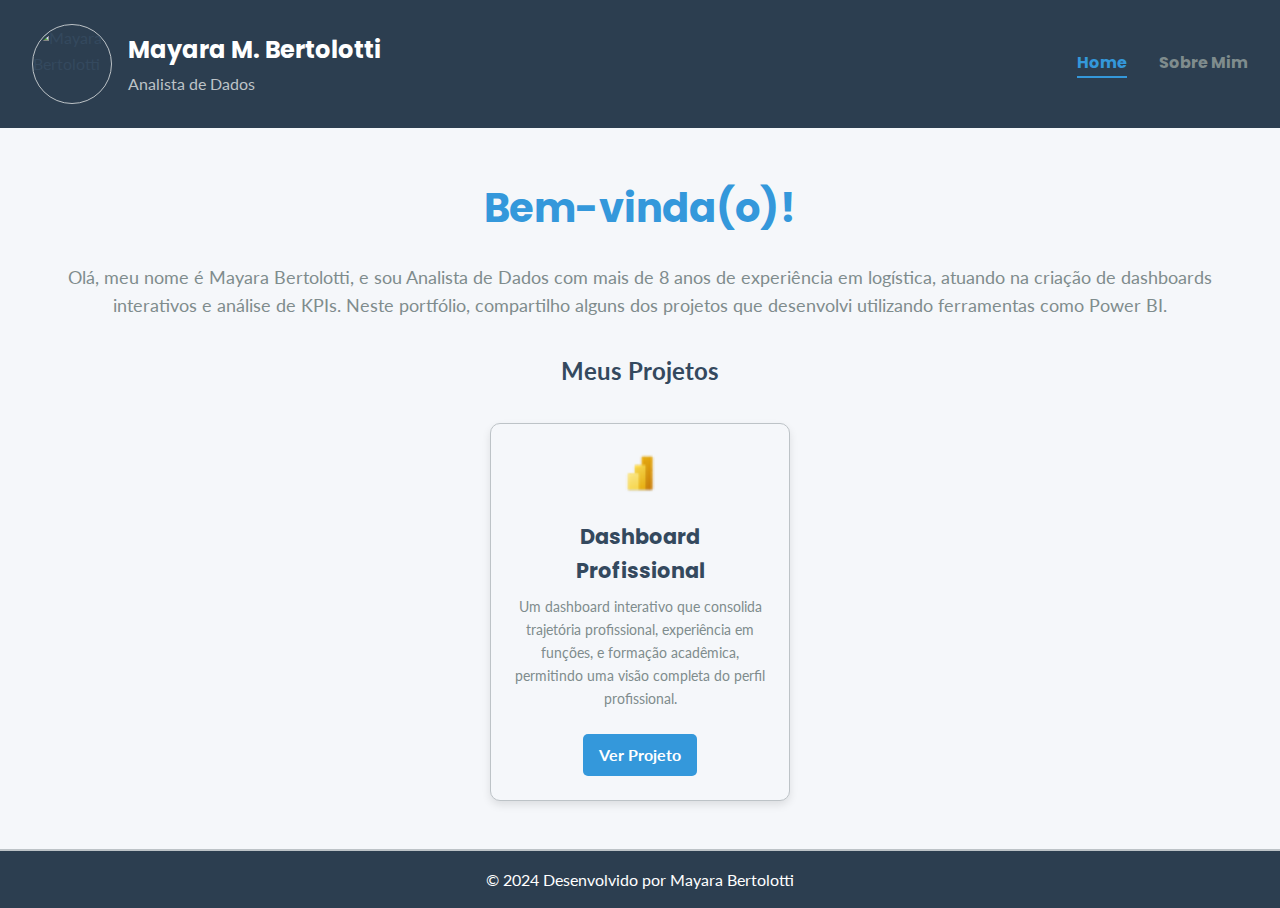
==== index.html @ 2bba39f4 "Correção imagens" ====
<!DOCTYPE html>
<html lang="pt-br">
<head>
    <meta charset="UTF-8">
    <meta name="viewport" content="width=device-width, initial-scale=1.0">
    <meta name="description" content="Portfólio de Mayara M. Bertolotti, Analista de Dados. Conheça meus projetos desenvolvidos com Excel, VBA e Power BI.">
    <meta name="author" content="Mayara M. Bertolotti">
    <title>Portfólio | Mayara Bertolotti - Analista de Dados</title>
    <link rel="stylesheet" href="./style.css">
</head>
<body>
    <!-- Cabeçalho -->
    <header class="cabecalho">
        <div class="perfil-container">
            <img class="perfil_img" src="./assets/img_perfil.png" alt="Mayara Bertolotti">
            <div class="perfil-texto">
                <h1 class="perfil-nome">Mayara M. Bertolotti</h1>
                <p class="perfil-cargo">Analista de Dados</p>
            </div>
        </div>
        <nav class="menu">
            <a class="menu-link ativo" href="index.html">Home</a>
            <a class="menu-link" href="./about.html">Sobre Mim</a>
        </nav>
    </header>

    <!-- Imagem de Fundo -->
    <div class="imagem-fundo"></div>

    <!-- Seção de Apresentação -->
    <main class="apresentacao">
        <section class="introducao">
            <h2>Bem-vinda(o)!</h2>
            <p>
                Olá, meu nome é Mayara Bertolotti, e sou Analista de Dados com mais de 8 anos de experiência em logística, 
                atuando na criação de dashboards interativos e análise de KPIs. Neste portfólio, compartilho alguns dos 
                projetos que desenvolvi utilizando ferramentas como Power BI.
            </p>
        </section>

        <!-- Seção de Projetos -->
        <section class="projetos">
            <h2>Meus Projetos</h2>
            <div class="cards-container">
                <!-- Projeto 1 -->
                <div class="card">
                    <img src="./img_PBI.png" alt="Dashboard Profissional">
                    <h3>Dashboard Profissional</h3>
                    <p class="paragrafo-sutil">
                        Um dashboard interativo que consolida trajetória profissional, experiência em funções, e formação acadêmica, 
                        permitindo uma visão completa do perfil profissional.
                    </p>
                    <a href="https://app.powerbi.com/view?r=eyJrIjoiMzhiZmMyNWItMDMzYS00Mzc2LWFkZWUtNjk5MDM5MDIxMzc5IiwidCI6ImViZTk5ZjFiLTAwZjgtNDI5Ny05YzZjLTY3OThhYzY0ZWM2MSJ9" class="btn">Ver Projeto</a>
                </div>

                <!-- Projeto 2 (Oculto) -->
                <div class="card escondido">
                    <img src="./img_PBI.png" alt="Dashboard de Logística">
                    <h3>Dashboard de Logística</h3>
                    <p class="paragrafo-sutil">
                        Dashboard avançado para análise de processos logísticos, incluindo monitoramento de estoque, transporte 
                        e KPIs de expedição. [DISPONÍVEL EM BREVE]
                    </p>
                    <a href="#" class="btn">Ver Projeto</a>
                </div>

                <!-- Projeto 3 (Oculto) -->
                <div class="card escondido">
                    <img src="./img_PBI.png" alt="Dashboard Financeiro">
                    <h3>Dashboard Financeiro</h3>
                    <p class="paragrafo-sutil">
                        Uma solução que apresenta insights financeiros, análise de receitas e despesas, e projeções de orçamento, 
                        com visualizações claras e objetivas. [DISPONÍVEL EM BREVE]
                    </p>
                    <a href="#" class="btn">Ver Projeto</a>
                </div>

                <!-- Projeto 4 (Oculto) -->
                <div class="card escondido">
                    <img src="./img_PBI.png" alt="Gestão de Equipe">
                    <h3>Dashboard de Gestão de Equipe</h3>
                    <p class="paragrafo-sutil">
                        Um dashboard focado em gerenciamento de equipes, trazendo indicadores como absenteísmo, turnover, 
                        e produtividade individual. [DISPONÍVEL EM BREVE]
                    </p>
                    <a href="#" class="btn">Ver Projeto</a>
                </div>
            </div>
        </section>
    </main>

    <!-- Rodapé -->
    <footer class="rodape">
        <p>&copy; 2024 Desenvolvido por Mayara Bertolotti</p>
    </footer>
</body>
</html>
---- style.css ----
@import url('https://fonts.googleapis.com/css2?family=Lato:wght@400;700&family=Montserrat:wght@400;700&family=Poppins:wght@400;700&display=swap');

:root {
    --fundo-primario: #f5f7fa;
    --fundo-cabecalho: #2c3e50;
    --texto-principal: #34495e;
    --cor-destaque: #3498db;
    --borda-suave: #bdc3c7;
    --texto-escuro: #7f8c8d;
    --fonte-cabecalho: 'Poppins', sans-serif;
    --fonte-corpo: 'Lato', sans-serif;
}

/* Reset geral */
* {
    margin: 0;
    padding: 0;
    box-sizing: border-box;
}

body {
    font-family: var(--fonte-corpo);
    background-color: var(--fundo-primario);
    color: var(--texto-principal);
    display: flex;
    flex-direction: column;
    min-height: 100vh;
    line-height: 1.6;
}

/* Cabeçalho */
.cabecalho {
    display: flex;
    justify-content: space-between;
    align-items: center;
    background-color: var(--fundo-cabecalho);
    padding: 1.5rem 2rem;
    position: relative;
    z-index: 2;
}

.perfil-container {
    display: flex;
    align-items: center;
    gap: 1rem;
}

.perfil_img {
    width: 80px;
    height: 80px;
    border-radius: 50%;
    border: 1px solid var(--borda-suave);
}

.perfil-texto {
    display: flex;
    flex-direction: column;
    gap: 0.1rem;
}

.perfil-nome {
    font-family: var(--fonte-cabecalho);
    font-size: 1.5rem;
    font-weight: bold;
    color: white;
}

.perfil-cargo {
    font-size: 1rem;
    color: var(--borda-suave);
}

/* Menu */
.menu {
    display: flex;
    gap: 2rem;
}

.menu-link {
    text-decoration: none;
    color: var(--texto-escuro);
    font-family: var(--fonte-cabecalho);
    font-size: 1rem;
    font-weight: bold;
    transition: color 0.3s ease-in-out;
}

.menu-link.ativo {
    color: var(--cor-destaque);
    border-bottom: 2px solid var(--cor-destaque);
}

/* Imagem de Fundo */
.imagem-fundo {
    position: absolute;
    top: 0;
    left: 0;
    width: 100%;
    height: 400px;
    background-image: url('./assets/img_Background.png');
    background-size: cover;
    background-position: center;
    opacity: 0.3;
    z-index: -1;
}

/* Apresentação */
.apresentacao {
    text-align: center;
    padding: 3rem 2rem 3rem;
}

.introducao h2 {
    font-family: var(--fonte-cabecalho);
    font-size: 2.5rem;
    margin-bottom: 1.5rem;
    color: var(--cor-destaque);
    font-weight: bold;
}

.introducao p {
    font-family: var(--fonte-corpo);
    font-size: 1.1rem;
    margin-bottom: 2rem;
    color: var(--texto-escuro);
}

/* Cards */
.cards-container {
    display: flex;
    justify-content: center;
    gap: 2rem;
    flex-wrap: wrap;
    margin-top: 2rem;
}

.card {
    background-color: var(--fundo-primario);
    border: 1px solid var(--borda-suave);
    border-radius: 10px;
    padding: 1.5rem;
    width: 300px;
    text-align: center;
    box-shadow: 0 4px 8px rgba(0, 0, 0, 0.1);
    transition: transform 0.3s ease, box-shadow 0.3s ease;
}

.card:hover {
    transform: scale(1.05);
    box-shadow: 0 6px 12px rgba(0, 0, 0, 0.2);
}

.card img {
    width: 50px;
    margin-bottom: 1rem;
}

.card h3 {
    font-family: var(--fonte-cabecalho);
    font-size: 1.3rem;
    color: var(--texto-principal);
    margin-bottom: 0.5rem;
}

.card .paragrafo-sutil {
    font-family: var(--fonte-corpo);
    font-size: 0.9rem;
    color: var(--texto-escuro);
    margin-bottom: 1.5rem;
}

.card .btn {
    display: inline-block;
    text-decoration: none;
    color: white;
    background-color: var(--cor-destaque);
    padding: 0.5rem 1rem;
    border-radius: 5px;
    font-weight: bold;
    transition: background-color 0.3s ease;
}

.card .btn:hover {
    background-color: #2980b9;
}

/* Ocultar Cards */
.escondido {
    display: none;
}

/* Rodapé */
.rodape {
    text-align: center;
    padding: 1rem;
    background-color: var(--fundo-cabecalho);
    color: white;
    margin-top: auto;
    border-top: 2px solid var(--borda-suave);
}
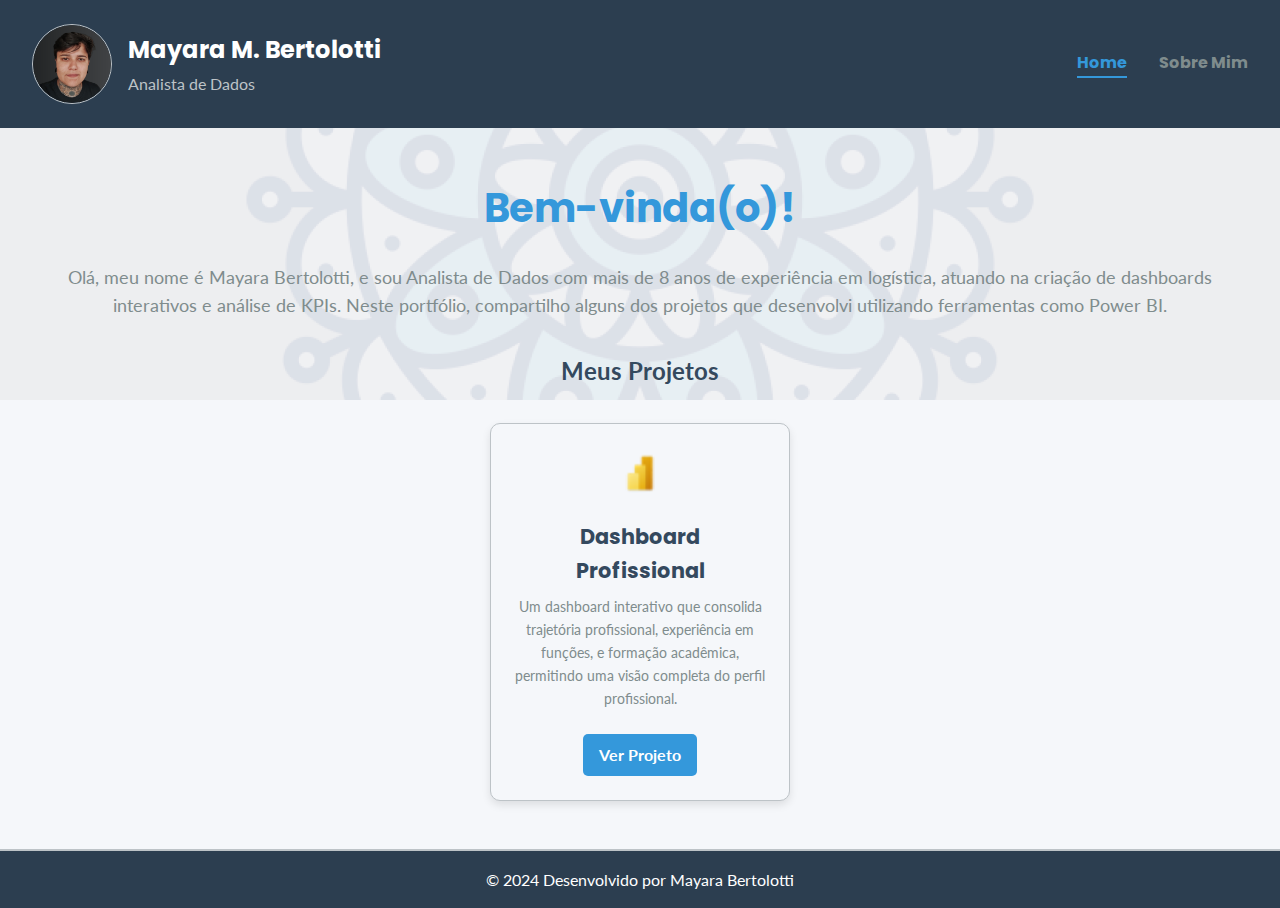
==== commit e2ddf5af: "Correção Img" ====
--- a/index.html
+++ b/index.html
@@ -12,7 +12,7 @@
     <!-- Cabeçalho -->
     <header class="cabecalho">
         <div class="perfil-container">
-            <img class="perfil_img" src="./assets/img_perfil.png" alt="Mayara Bertolotti">
+            <img class="perfil_img" src="./img_perfil.png" alt="Mayara Bertolotti">
             <div class="perfil-texto">
                 <h1 class="perfil-nome">Mayara M. Bertolotti</h1>
                 <p class="perfil-cargo">Analista de Dados</p>
--- a/style.css
+++ b/style.css
@@ -97,7 +97,7 @@
     left: 0;
     width: 100%;
     height: 400px;
-    background-image: url('./assets/img_Background.png');
+    background-image: url('./img_Background.png');
     background-size: cover;
     background-position: center;
     opacity: 0.3;
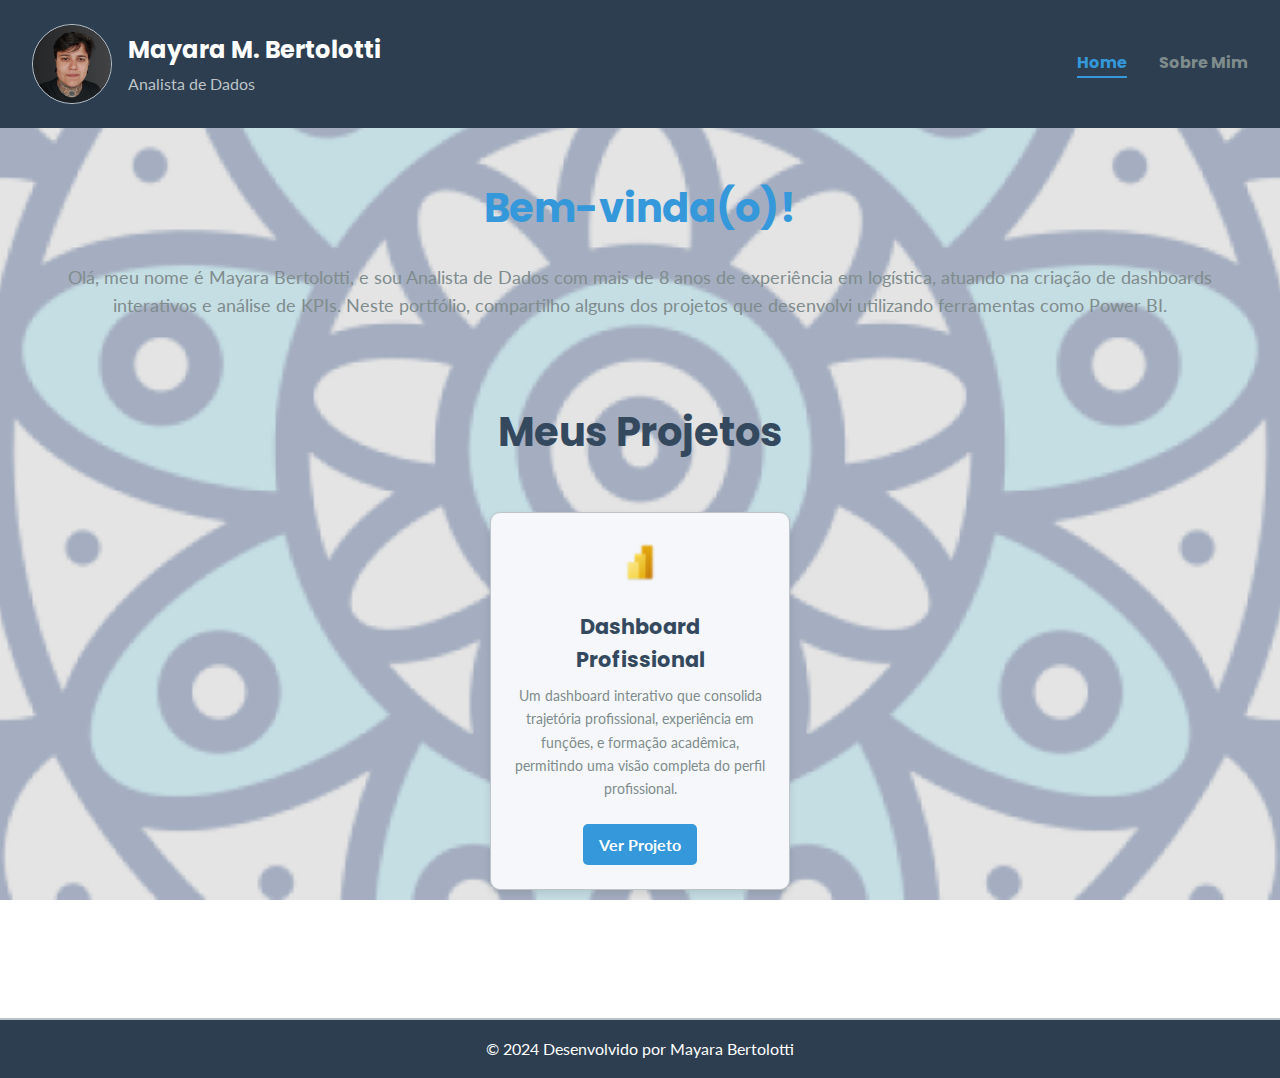
==== commit 16b5af63: "v1" ====
--- a/index.html
+++ b/index.html
@@ -53,38 +53,7 @@
                     <a href="https://app.powerbi.com/view?r=eyJrIjoiMzhiZmMyNWItMDMzYS00Mzc2LWFkZWUtNjk5MDM5MDIxMzc5IiwidCI6ImViZTk5ZjFiLTAwZjgtNDI5Ny05YzZjLTY3OThhYzY0ZWM2MSJ9" class="btn">Ver Projeto</a>
                 </div>
 
-                <!-- Projeto 2 (Oculto) -->
-                <div class="card escondido">
-                    <img src="./img_PBI.png" alt="Dashboard de Logística">
-                    <h3>Dashboard de Logística</h3>
-                    <p class="paragrafo-sutil">
-                        Dashboard avançado para análise de processos logísticos, incluindo monitoramento de estoque, transporte 
-                        e KPIs de expedição. [DISPONÍVEL EM BREVE]
-                    </p>
-                    <a href="#" class="btn">Ver Projeto</a>
-                </div>
-
-                <!-- Projeto 3 (Oculto) -->
-                <div class="card escondido">
-                    <img src="./img_PBI.png" alt="Dashboard Financeiro">
-                    <h3>Dashboard Financeiro</h3>
-                    <p class="paragrafo-sutil">
-                        Uma solução que apresenta insights financeiros, análise de receitas e despesas, e projeções de orçamento, 
-                        com visualizações claras e objetivas. [DISPONÍVEL EM BREVE]
-                    </p>
-                    <a href="#" class="btn">Ver Projeto</a>
-                </div>
-
-                <!-- Projeto 4 (Oculto) -->
-                <div class="card escondido">
-                    <img src="./img_PBI.png" alt="Gestão de Equipe">
-                    <h3>Dashboard de Gestão de Equipe</h3>
-                    <p class="paragrafo-sutil">
-                        Um dashboard focado em gerenciamento de equipes, trazendo indicadores como absenteísmo, turnover, 
-                        e produtividade individual. [DISPONÍVEL EM BREVE]
-                    </p>
-                    <a href="#" class="btn">Ver Projeto</a>
-                </div>
+                <!-- Outros projetos podem ser adicionados aqui -->
             </div>
         </section>
     </main>
@@ -94,4 +63,4 @@
         <p>&copy; 2024 Desenvolvido por Mayara Bertolotti</p>
     </footer>
 </body>
-</html>+</html>
--- a/style.css
+++ b/style.css
@@ -20,7 +20,11 @@
 
 body {
     font-family: var(--fonte-corpo);
-    background-color: var(--fundo-primario);
+    background-image: url('./img_Background.png'); /* Define o background */
+    background-size: cover; /* Faz a imagem cobrir toda a área */
+    background-position: center; /* Centraliza a imagem */
+    background-repeat: no-repeat; /* Evita repetições */
+    background-attachment: fixed; /* Faz a imagem permanecer fixa ao rolar */
     color: var(--texto-principal);
     display: flex;
     flex-direction: column;
@@ -90,20 +94,6 @@
     border-bottom: 2px solid var(--cor-destaque);
 }
 
-/* Imagem de Fundo */
-.imagem-fundo {
-    position: absolute;
-    top: 0;
-    left: 0;
-    width: 100%;
-    height: 400px;
-    background-image: url('./img_Background.png');
-    background-size: cover;
-    background-position: center;
-    opacity: 0.3;
-    z-index: -1;
-}
-
 /* Apresentação */
 .apresentacao {
     text-align: center;
@@ -125,13 +115,28 @@
     color: var(--texto-escuro);
 }
 
-/* Cards */
+/* Seção de Projetos */
+.projetos {
+    margin-top: 5rem; /* Adiciona espaçamento acima de toda a seção */
+    text-align: center;
+}
+
+.projetos h2 {
+    font-family: var(--fonte-cabecalho);
+    font-size: 2.5rem;
+    font-weight: bold;
+    color: var(--texto-principal);
+    margin-bottom: 3rem; /* Espaçamento abaixo do título */
+    margin-top: 2rem; /* Espaçamento acima do título */
+}
+
 .cards-container {
     display: flex;
     justify-content: center;
     gap: 2rem;
     flex-wrap: wrap;
-    margin-top: 2rem;
+    margin-top: 3rem; /* Espaçamento entre o título e os cards */
+    padding-bottom: 3rem; /* Espaçamento inferior para conforto visual */
 }
 
 .card {
@@ -143,6 +148,7 @@
     text-align: center;
     box-shadow: 0 4px 8px rgba(0, 0, 0, 0.1);
     transition: transform 0.3s ease, box-shadow 0.3s ease;
+    margin-bottom: 2rem; /* Espaçamento vertical entre os cards */
 }
 
 .card:hover {
@@ -197,4 +203,4 @@
     color: white;
     margin-top: auto;
     border-top: 2px solid var(--borda-suave);
-}
+}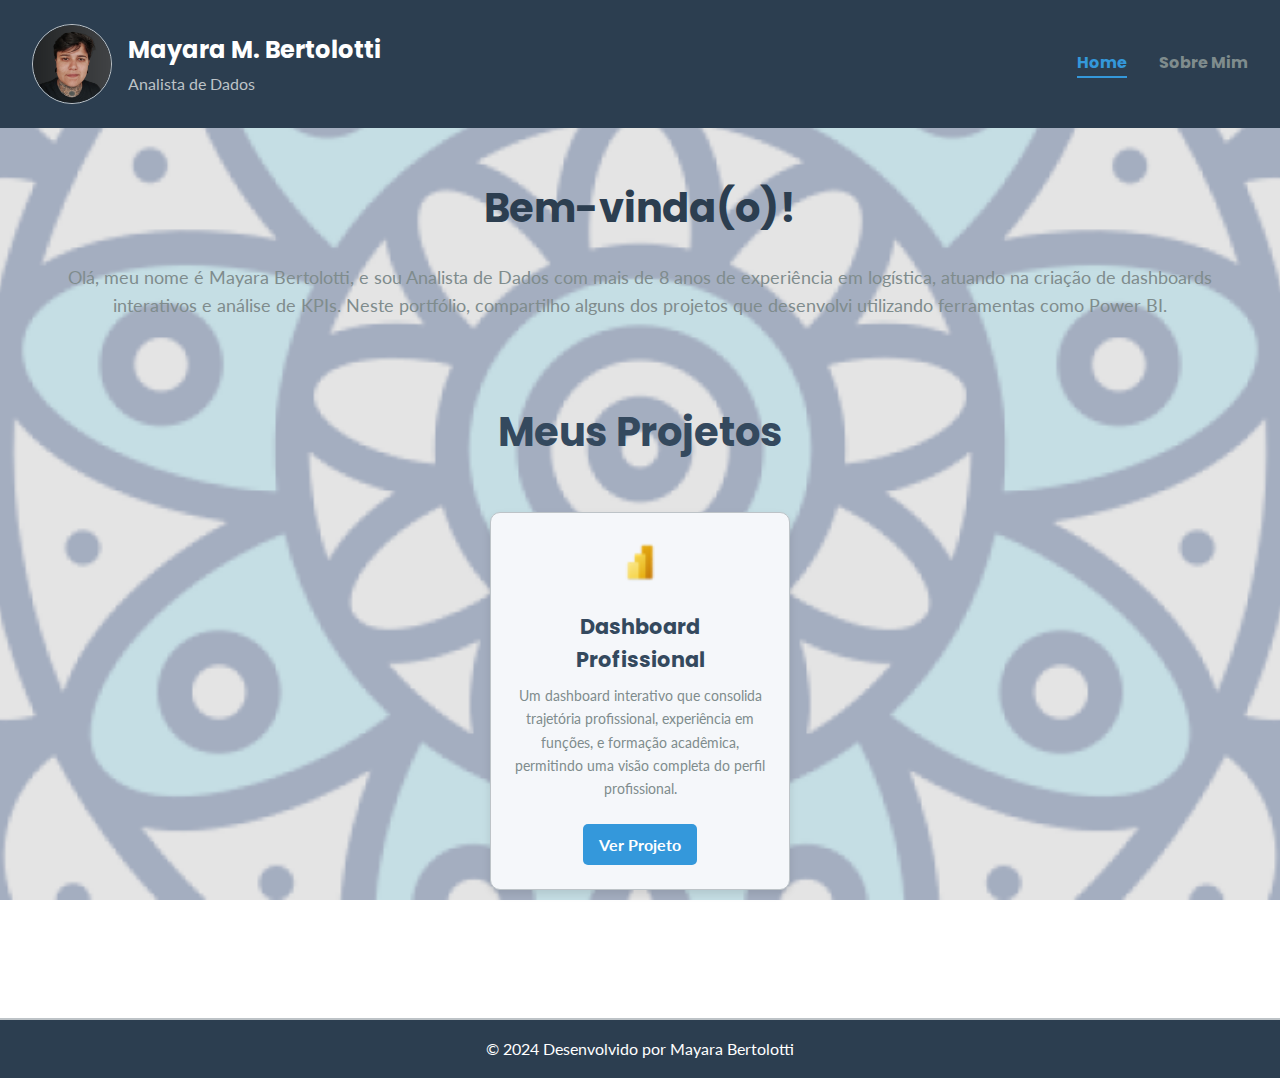
==== commit 7ecee756: "xxx" ====
--- a/index.html
+++ b/index.html
@@ -31,7 +31,7 @@
     <main class="apresentacao">
         <section class="introducao">
             <h2>Bem-vinda(o)!</h2>
-            <p>
+            <p class="introducao-texto">
                 Olá, meu nome é Mayara Bertolotti, e sou Analista de Dados com mais de 8 anos de experiência em logística, 
                 atuando na criação de dashboards interativos e análise de KPIs. Neste portfólio, compartilho alguns dos 
                 projetos que desenvolvi utilizando ferramentas como Power BI.
@@ -52,8 +52,6 @@
                     </p>
                     <a href="https://app.powerbi.com/view?r=eyJrIjoiMzhiZmMyNWItMDMzYS00Mzc2LWFkZWUtNjk5MDM5MDIxMzc5IiwidCI6ImViZTk5ZjFiLTAwZjgtNDI5Ny05YzZjLTY3OThhYzY0ZWM2MSJ9" class="btn">Ver Projeto</a>
                 </div>
-
-                <!-- Outros projetos podem ser adicionados aqui -->
             </div>
         </section>
     </main>
@@ -63,4 +61,4 @@
         <p>&copy; 2024 Desenvolvido por Mayara Bertolotti</p>
     </footer>
 </body>
-</html>
+</html>--- a/style.css
+++ b/style.css
@@ -104,7 +104,7 @@
     font-family: var(--fonte-cabecalho);
     font-size: 2.5rem;
     margin-bottom: 1.5rem;
-    color: var(--cor-destaque);
+    color: var(--fundo-cabecalho);
     font-weight: bold;
 }
 
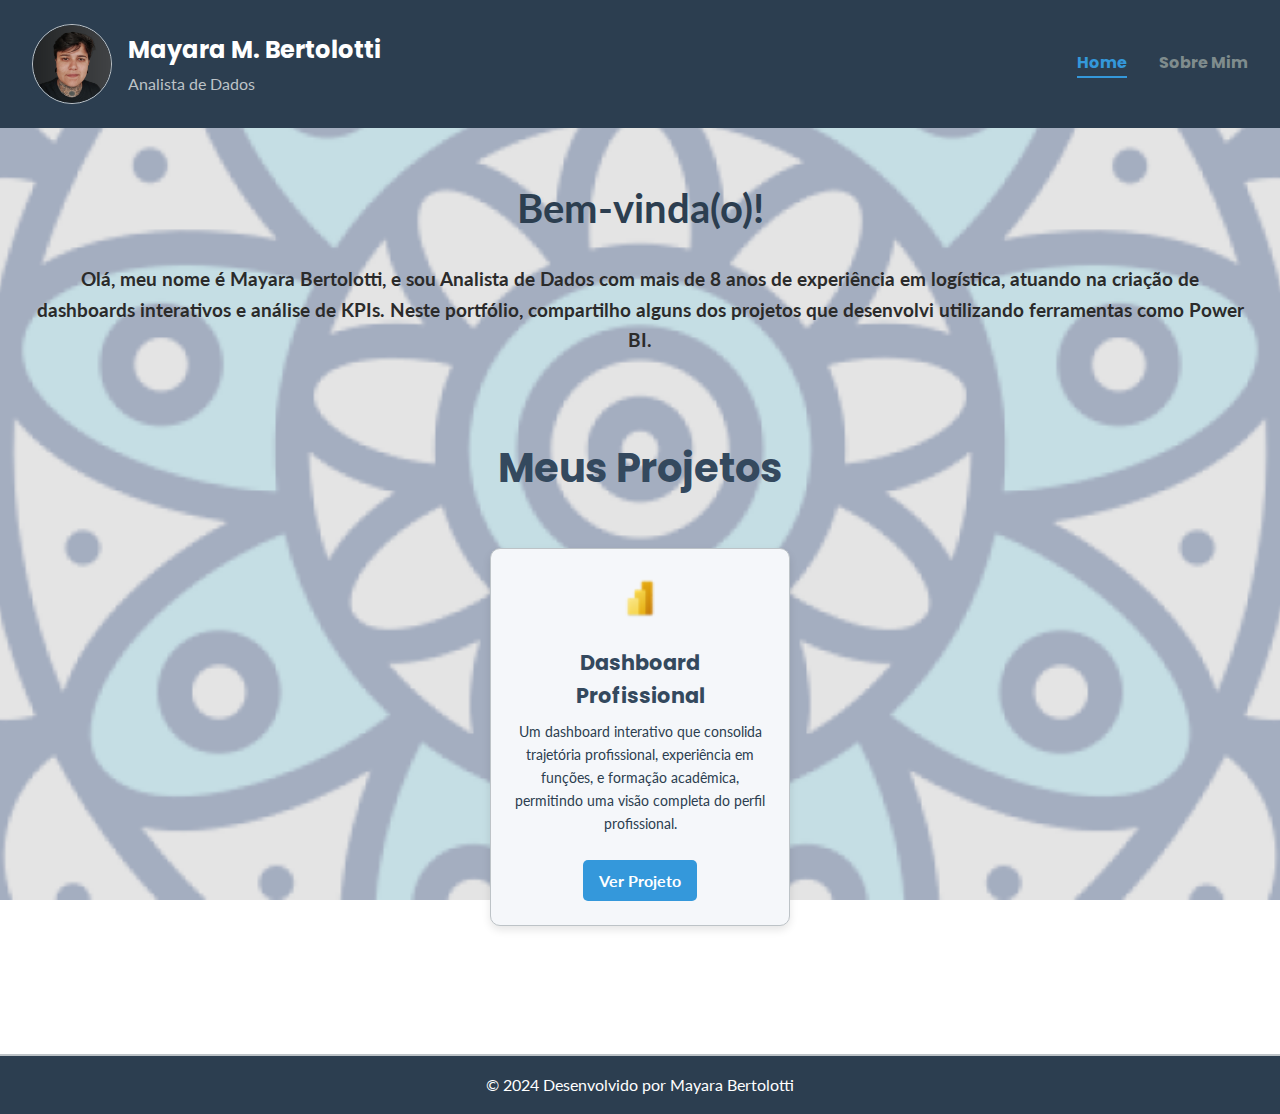
==== commit 91a2960c: "m1" ====
--- a/index.html
+++ b/index.html
@@ -19,8 +19,8 @@
             </div>
         </div>
         <nav class="menu">
-            <a class="menu-link ativo" href="index.html">Home</a>
-            <a class="menu-link" href="./about.html">Sobre Mim</a>
+            <a class="menu-link ativo escondido" href="index.html">Home</a>
+            <a class="menu-link escondido" href="./about.html">Sobre Mim</a>
         </nav>
     </header>
 
@@ -61,4 +61,4 @@
         <p>&copy; 2024 Desenvolvido por Mayara Bertolotti</p>
     </footer>
 </body>
-</html>+</html>
--- a/style.css
+++ b/style.css
@@ -4,6 +4,7 @@
     --fundo-primario: #f5f7fa;
     --fundo-cabecalho: #2c3e50;
     --texto-principal: #34495e;
+    --texto-destaque: #2b2b2b; /* Cor mais escura para destaque */
     --cor-destaque: #3498db;
     --borda-suave: #bdc3c7;
     --texto-escuro: #7f8c8d;
@@ -101,23 +102,24 @@
 }
 
 .introducao h2 {
-    font-family: var(--fonte-cabecalho);
+    font-family: var(--fundo-cabecalho);
     font-size: 2.5rem;
     margin-bottom: 1.5rem;
     color: var(--fundo-cabecalho);
     font-weight: bold;
 }
 
-.introducao p {
-    font-family: var(--fonte-corpo);
-    font-size: 1.1rem;
+.introducao .introducao-texto {
+    font-family: var(--fundo-cabecalho);
+    font-size: 1.2rem;
     margin-bottom: 2rem;
-    color: var(--texto-escuro);
+    color: var(--texto-destaque); /* Cor mais escura */
+    font-weight: bold; /* Negrito */
 }
 
 /* Seção de Projetos */
 .projetos {
-    margin-top: 5rem; /* Adiciona espaçamento acima de toda a seção */
+    margin-top: 5rem;
     text-align: center;
 }
 
@@ -126,8 +128,7 @@
     font-size: 2.5rem;
     font-weight: bold;
     color: var(--texto-principal);
-    margin-bottom: 3rem; /* Espaçamento abaixo do título */
-    margin-top: 2rem; /* Espaçamento acima do título */
+    margin-bottom: 3rem;
 }
 
 .cards-container {
@@ -135,8 +136,8 @@
     justify-content: center;
     gap: 2rem;
     flex-wrap: wrap;
-    margin-top: 3rem; /* Espaçamento entre o título e os cards */
-    padding-bottom: 3rem; /* Espaçamento inferior para conforto visual */
+    margin-top: 3rem;
+    padding-bottom: 3rem;
 }
 
 .card {
@@ -148,7 +149,7 @@
     text-align: center;
     box-shadow: 0 4px 8px rgba(0, 0, 0, 0.1);
     transition: transform 0.3s ease, box-shadow 0.3s ease;
-    margin-bottom: 2rem; /* Espaçamento vertical entre os cards */
+    margin-bottom: 2rem;
 }
 
 .card:hover {
@@ -171,7 +172,7 @@
 .card .paragrafo-sutil {
     font-family: var(--fonte-corpo);
     font-size: 0.9rem;
-    color: var(--texto-escuro);
+    color: var(--fundo-cabecalho);
     margin-bottom: 1.5rem;
 }
 
@@ -186,21 +187,12 @@
     transition: background-color 0.3s ease;
 }
 
-.card .btn:hover {
-    background-color: #2980b9;
-}
-
-/* Ocultar Cards */
-.escondido {
-    display: none;
-}
-
 /* Rodapé */
 .rodape {
     text-align: center;
     padding: 1rem;
-    background-color: var(--fundo-cabecalho);
+    background-color: var(--fundo-cabecalho); /* Restaurado para #2c3e50 */
     color: white;
     margin-top: auto;
     border-top: 2px solid var(--borda-suave);
-}+}
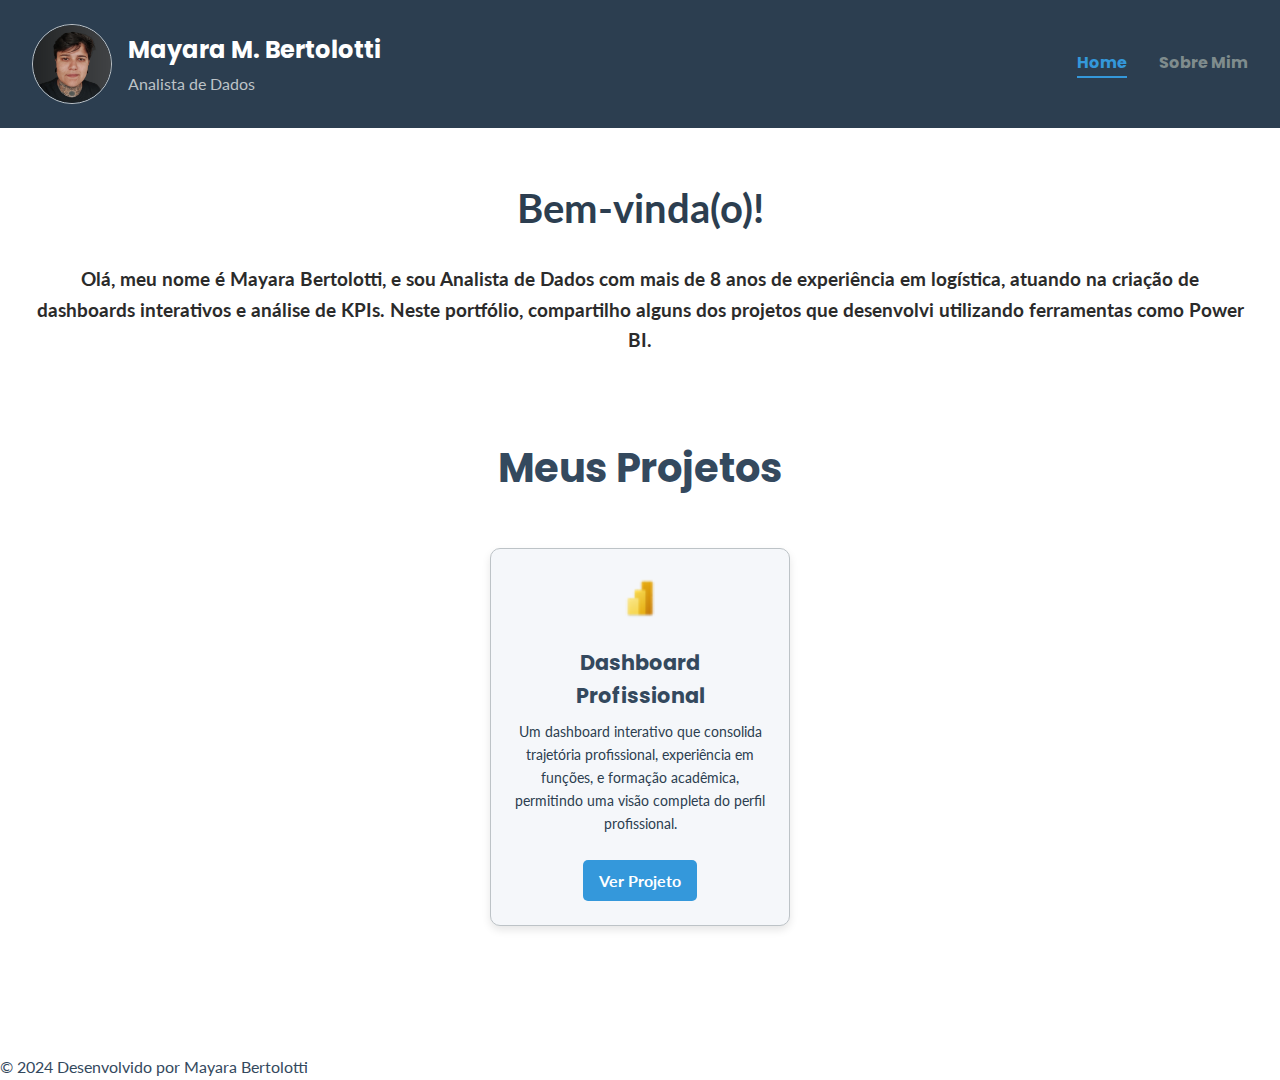
==== commit 620d7f0d: "xx" ====
--- a/index.html
+++ b/index.html
@@ -19,8 +19,8 @@
             </div>
         </div>
         <nav class="menu">
-            <a class="menu-link ativo escondido" href="index.html">Home</a>
-            <a class="menu-link escondido" href="./about.html">Sobre Mim</a>
+            <a class="menu-link ativo" href="index.html">Home</a>
+            <a class="menu-link" href="./about.html">Sobre Mim</a>
         </nav>
     </header>
 
--- a/style.css
+++ b/style.css
@@ -187,12 +187,3 @@
     transition: background-color 0.3s ease;
 }
 
-/* Rodapé */
-.rodape {
-    text-align: center;
-    padding: 1rem;
-    background-color: var(--fundo-cabecalho); /* Restaurado para #2c3e50 */
-    color: white;
-    margin-top: auto;
-    border-top: 2px solid var(--borda-suave);
-}
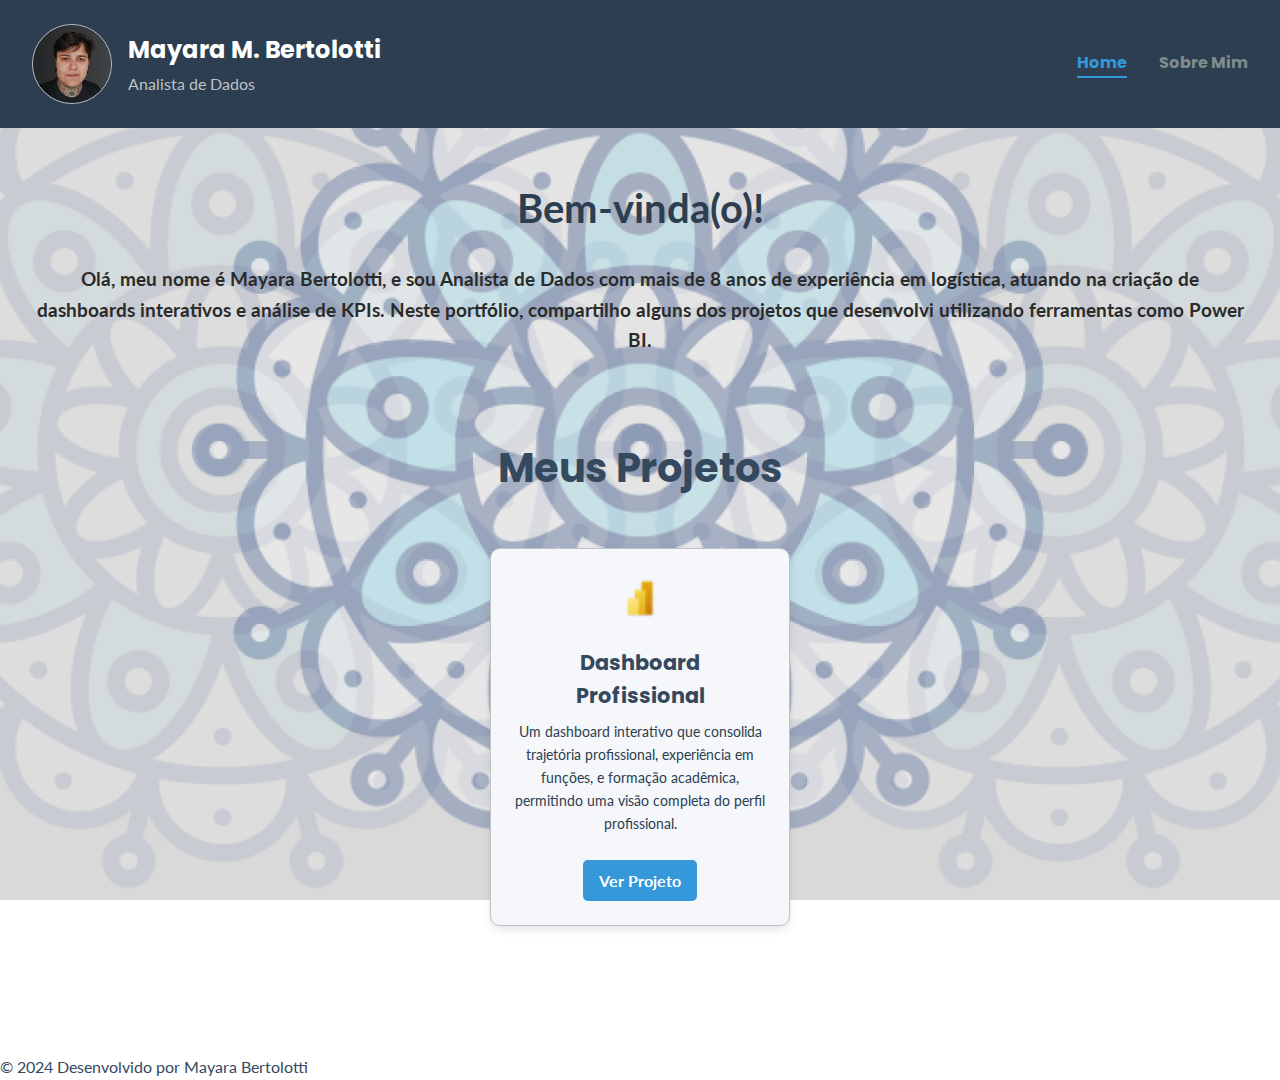
==== commit c3b27549: "update280124html" ====
--- a/index.html
+++ b/index.html
@@ -50,7 +50,7 @@
                         Um dashboard interativo que consolida trajetória profissional, experiência em funções, e formação acadêmica, 
                         permitindo uma visão completa do perfil profissional.
                     </p>
-                    <a href="https://app.powerbi.com/view?r=eyJrIjoiMzhiZmMyNWItMDMzYS00Mzc2LWFkZWUtNjk5MDM5MDIxMzc5IiwidCI6ImViZTk5ZjFiLTAwZjgtNDI5Ny05YzZjLTY3OThhYzY0ZWM2MSJ9" class="btn">Ver Projeto</a>
+                    <a href="https://app.powerbi.com/view?r=eyJrIjoiZWM0MTc0MGYtZTY5YS00MjNjLTgzY2UtYTFmZTU4NGM4YTBlIiwidCI6ImViZTk5ZjFiLTAwZjgtNDI5Ny05YzZjLTY3OThhYzY0ZWM2MSJ9" class="btn">Ver Projeto</a>
                 </div>
             </div>
         </section>
